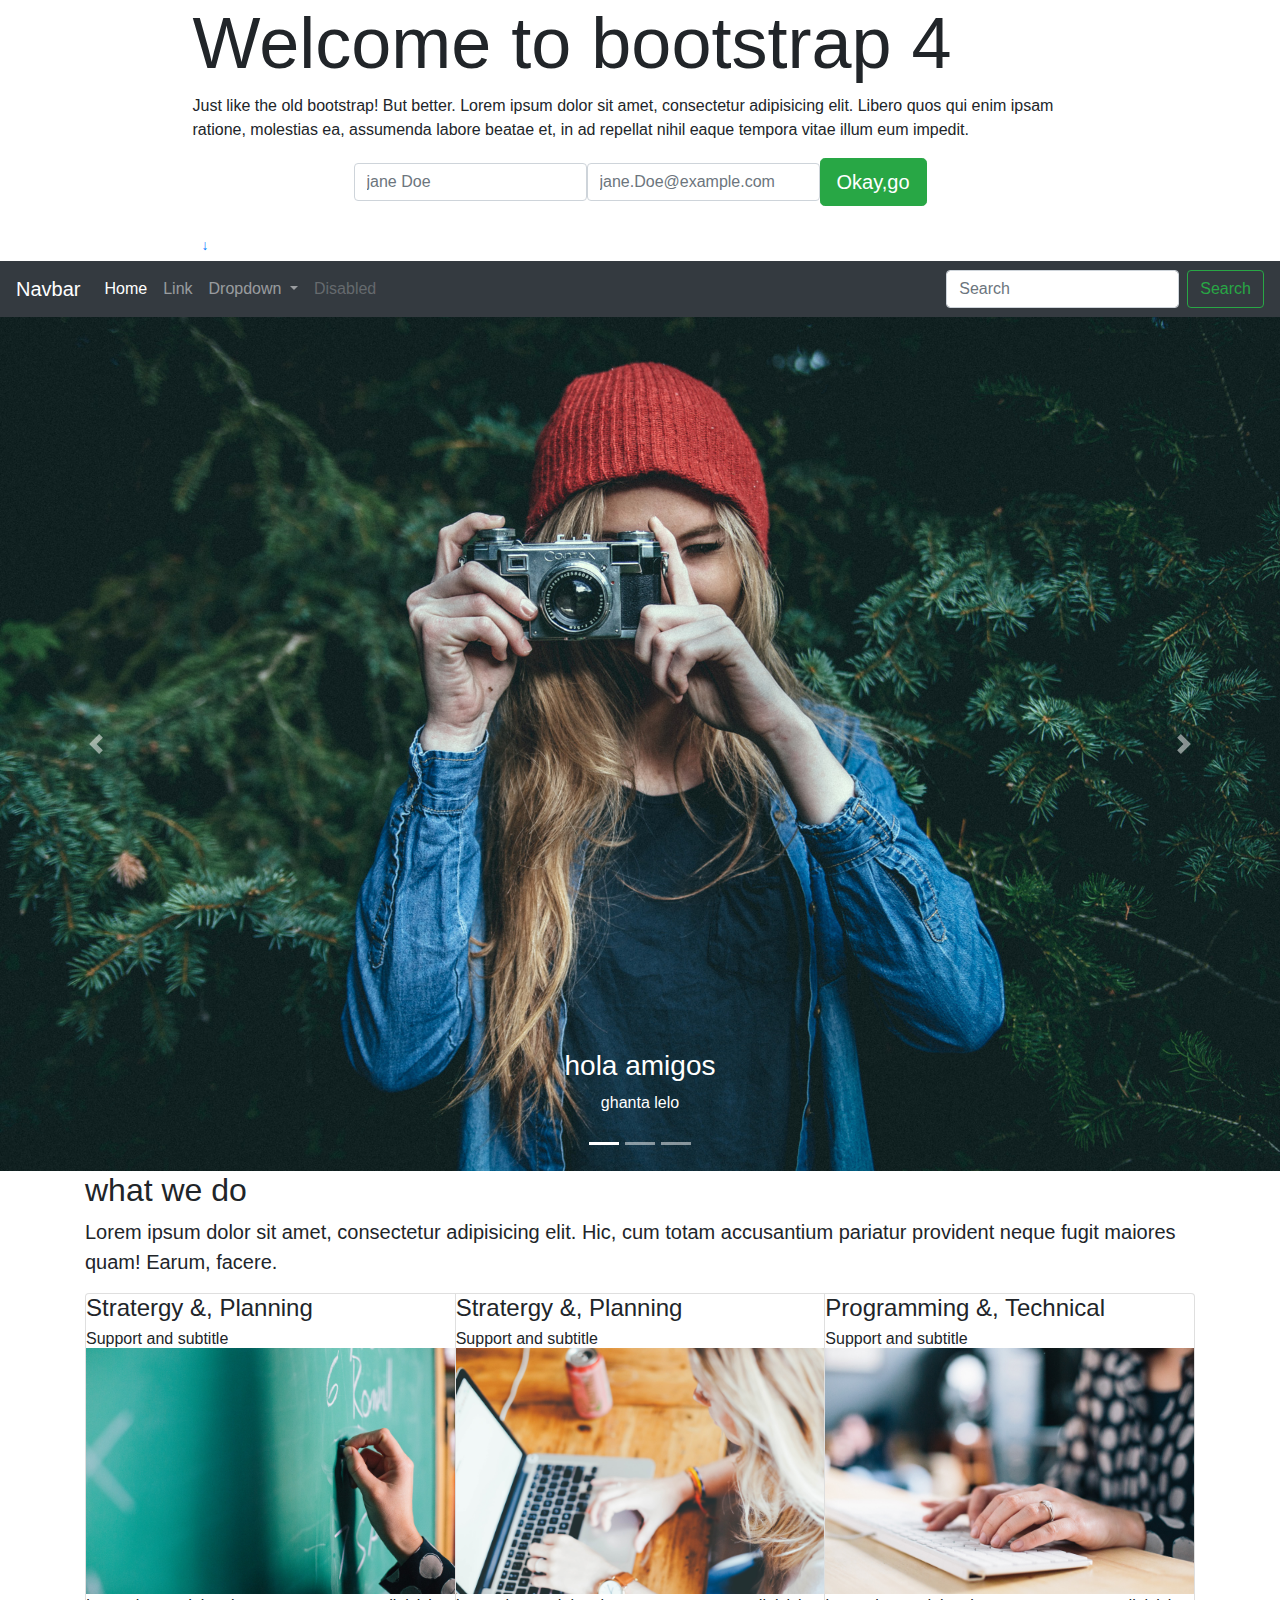
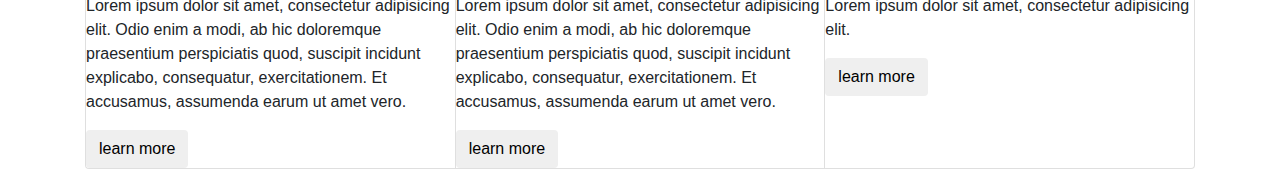
==== index.html @ 009bf1cd "updated" ====
<!doctype html>
<html lang="en">
    <head>
        <!-- Required meta tags -->
        <meta charset="utf-8">
        <meta name="viewport" content="width=device-width, initial-scale=1, shrink-to-fit=no">

        <!-- Bootstrap CSS -->
        <link rel="stylesheet" href="css/bootstrap.min.css" type='text/css'>
        <link rel="stylesheet" href="styles.css" type='text/css'>

        <title>Hello, world!</title>
    </head>
    <body>


        <section id="cover">
            <div class="container">
                <div class="container-caption">
                    <div class="col-sm-10 col-sm-offset-1 mx-auto">
                        <h1 class="display-3">Welcome to bootstrap 4</h1>
                        <p>Just like the old bootstrap! But better. Lorem ipsum dolor sit amet, consectetur adipisicing elit. Libero quos qui enim ipsam ratione, molestias ea, assumenda labore beatae et, in ad repellat nihil eaque tempora vitae illum eum impedit.</p>
                        <form action="" class="form-inline d-flex justify-content-center">


                            <div class="form-group">
                                <label class="sr-only"> Name</label>
                                <input type="text" class="form-control from-control-lg" placeholder="jane Doe">
                            </div>

                            <div class="form-group">
                                <label class="sr-only">Email</label>
                                <input type="text" class="form-control from-control-lg" placeholder="jane.Doe@example.com">
                            </div>
                            <button class="btn btn-success btn-lg">Okay,go</button>
                        </form>

                        <br>

                        <a href="#nav-main" class="btn btn-secondary-outline btn-sm" role="button">&darr;</a>
                    </div>
                </div>
            </div>
        </section>

        <nav class="navbar navbar-expand-lg navbar-dark bg-dark" id="nav-main">
            <a class="navbar-brand" href="#">Navbar</a>
            <button class="navbar-toggler" type="button" data-toggle="collapse" data-target="#navbarSupportedContent" aria-controls="navbarSupportedContent" aria-expanded="false" aria-label="Toggle navigation">
                <span class="navbar-toggler-icon"></span>
            </button>

            <div class="collapse navbar-collapse" id="navbarSupportedContent">
                <ul class="navbar-nav mr-auto">
                    <li class="nav-item active">
                        <a class="nav-link" href="#">Home <span class="sr-only">(current)</span></a>
                    </li>
                    <li class="nav-item">
                        <a class="nav-link" href="#">Link</a>
                    </li>
                    <li class="nav-item dropdown">
                        <a class="nav-link dropdown-toggle" href="#" id="navbarDropdown" role="button" data-toggle="dropdown" aria-haspopup="true" aria-expanded="false">
                            Dropdown
                        </a>
                        <div class="dropdown-menu" aria-labelledby="navbarDropdown">
                            <a class="dropdown-item" href="#">Action</a>
                            <a class="dropdown-item" href="#">Another action</a>
                            <div class="dropdown-divider"></div>
                            <a class="dropdown-item" href="#">Something else here</a>
                        </div>
                    </li>
                    <li class="nav-item">
                        <a class="nav-link disabled" href="#">Disabled</a>
                    </li>
                </ul>
                <form class="form-inline my-2 my-lg-0">
                    <input class="form-control mr-sm-2" type="search" placeholder="Search" aria-label="Search">
                    <button class="btn btn-outline-success my-2 my-sm-0" type="submit">Search</button>
                </form>
            </div>
        </nav>
        
        
    
       <section id="carousel">
           
            <div id="carousel-home" class="carousel slide" data-ride="carousel">
                <ol class="carousel-indicators">
                    <li data-target="#carousel-home" data-slide-to="0" class="active"></li>
                    <li data-target="#carousel-home" data-slide-to="1"></li>
                    <li data-target="#carousel-home" data-slide-to="2"></li>
                </ol>
                <div class="carousel-inner" role="listbox">
                    <div class="carousel-item active">
                        <img class="d-block img-fluid" src="img/woman-camera.jpg" alt="First slide">
                        <div class="carousel-caption">
                            <h3>hola amigos</h3>
                            <p>ghanta lelo</p>
                        </div>
                    </div>
                    <div class="carousel-item">
                        <img class="d-block img-fluid" src="img/spiderweb.jpg" alt="Second slide">
                        <div class="carousel-caption">
                            <h3>hola amigos</h3>
                            <p>ghanta lelo</p>
                        </div>
                    </div>
                    <div class="carousel-item">
                        <img class="d-block img-fluid" src="img/hearthand.jpg" alt="Third slide">
                        <div class="carousel-caption">
                            <h3>hola amigos</h3>
                            <p>ghanta lelo</p>
                        </div>
                    </div>
                </div>
                <a class="carousel-control-prev" href="#carousel-home" role="button" data-slide="prev">
                    <span class="carousel-control-prev-icon" aria-hidden="true"></span>
                    <span class="sr-only">Previous</span>
                </a>
                <a class="carousel-control-next" href="#carousel-home" role="button" data-slide="next">
                    <span class="carousel-control-next-icon" aria-hidden="true"></span>
                    <span class="sr-only">Next</span>
                </a>
            </div>
    </section>
           
           <section id="what-we-do">
               <div class="section-content">
                   <div class="container">
                       <h2>what we do </h2>
                       <p class="lead">Lorem ipsum dolor sit amet, consectetur adipisicing elit. Hic, cum totam accusantium pariatur provident neque fugit maiores quam! Earum, facere.</p>
                   
                   
                   <div class="row">
                       <div class="col-sm-12">
                           <div class="card-group">
                              
                               <div class="card">
                                   <div class="card-block">
                                       <h4 class="card-title">Stratergy &amp, Planning</h4>
                                       <h6 class="card-subtitle">Support and  subtitle</h6>
                                   </div>
                                   <img src="img/chalkboard.jpg" alt="chutiya">
                                   <div class="caard-blosk">
                                       <p class="card-text">Lorem ipsum dolor sit amet, consectetur adipisicing elit. Odio enim a modi, ab hic doloremque praesentium perspiciatis quod, suscipit incidunt explicabo, consequatur, exercitationem. Et accusamus, assumenda earum ut amet vero.</p>
                                       <button type="button" class="btn btn-success-outline" data-toggle="modal" data-target=#myModal>learn more</button>
                                   </div>
                               </div>
                               
                               <div class="card">
                                   <div class="card-block">
                                       <h4 class="card-title">Stratergy &amp, Planning</h4>
                                       <h6 class="card-subtitle">Support and  subtitle</h6>
                                   </div>
                                   <img src="img/working.jpg" alt="chutiya">
                                   <div class="caard-blosk">
                                       <p class="card-text">Lorem ipsum dolor sit amet, consectetur adipisicing elit. Odio enim a modi, ab hic doloremque praesentium perspiciatis quod, suscipit incidunt explicabo, consequatur, exercitationem. Et accusamus, assumenda earum ut amet vero.</p>
                                       <button type="button" class="btn btn-success-outline" data-toggle="modal" data-target=#myModal>learn more</button>
                                   </div>
                               </div>
                                <div class="card">
                                   <div class="card-block">
                                       <h4 class="card-title">Programming &amp, Technical</h4>
                                       <h6 class="card-subtitle">Support and  subtitle</h6>
                                   </div>
                                   <img src="img/programming.jpg" alt="chutiya">
                                   <div class="caard-blosk">
                                       <p class="card-text">Lorem ipsum dolor sit amet, consectetur adipisicing elit. </p>
                                       <button type="button" class="btn btn-success-outline" data-toggle="modal" data-target=#myModal>learn more</button>
                                   </div>
                               </div>
                           </div>
                       </div>
                   </div>
                   </div>
               </div>
           </section>
           
           
           
           
            <!-- Optional JavaScript -->
            <!-- jQuery first, then Popper.js, then Bootstrap JS -->
            <script src="https://code.jquery.com/jquery-3.2.1.slim.min.js" integrity="sha384-KJ3o2DKtIkvYIK3UENzmM7KCkRr/rE9/Qpg6aAZGJwFDMVNA/GpGFF93hXpG5KkN" crossorigin="anonymous"></script>
            <script src="https://cdnjs.cloudflare.com/ajax/libs/popper.js/1.12.9/umd/popper.min.js" integrity="sha384-ApNbgh9B+Y1QKtv3Rn7W3mgPxhU9K/ScQsAP7hUibX39j7fakFPskvXusvfa0b4Q" crossorigin="anonymous"></script>
            <script src='js/bootstrap.min.js'></script>
            </body>
        </html>
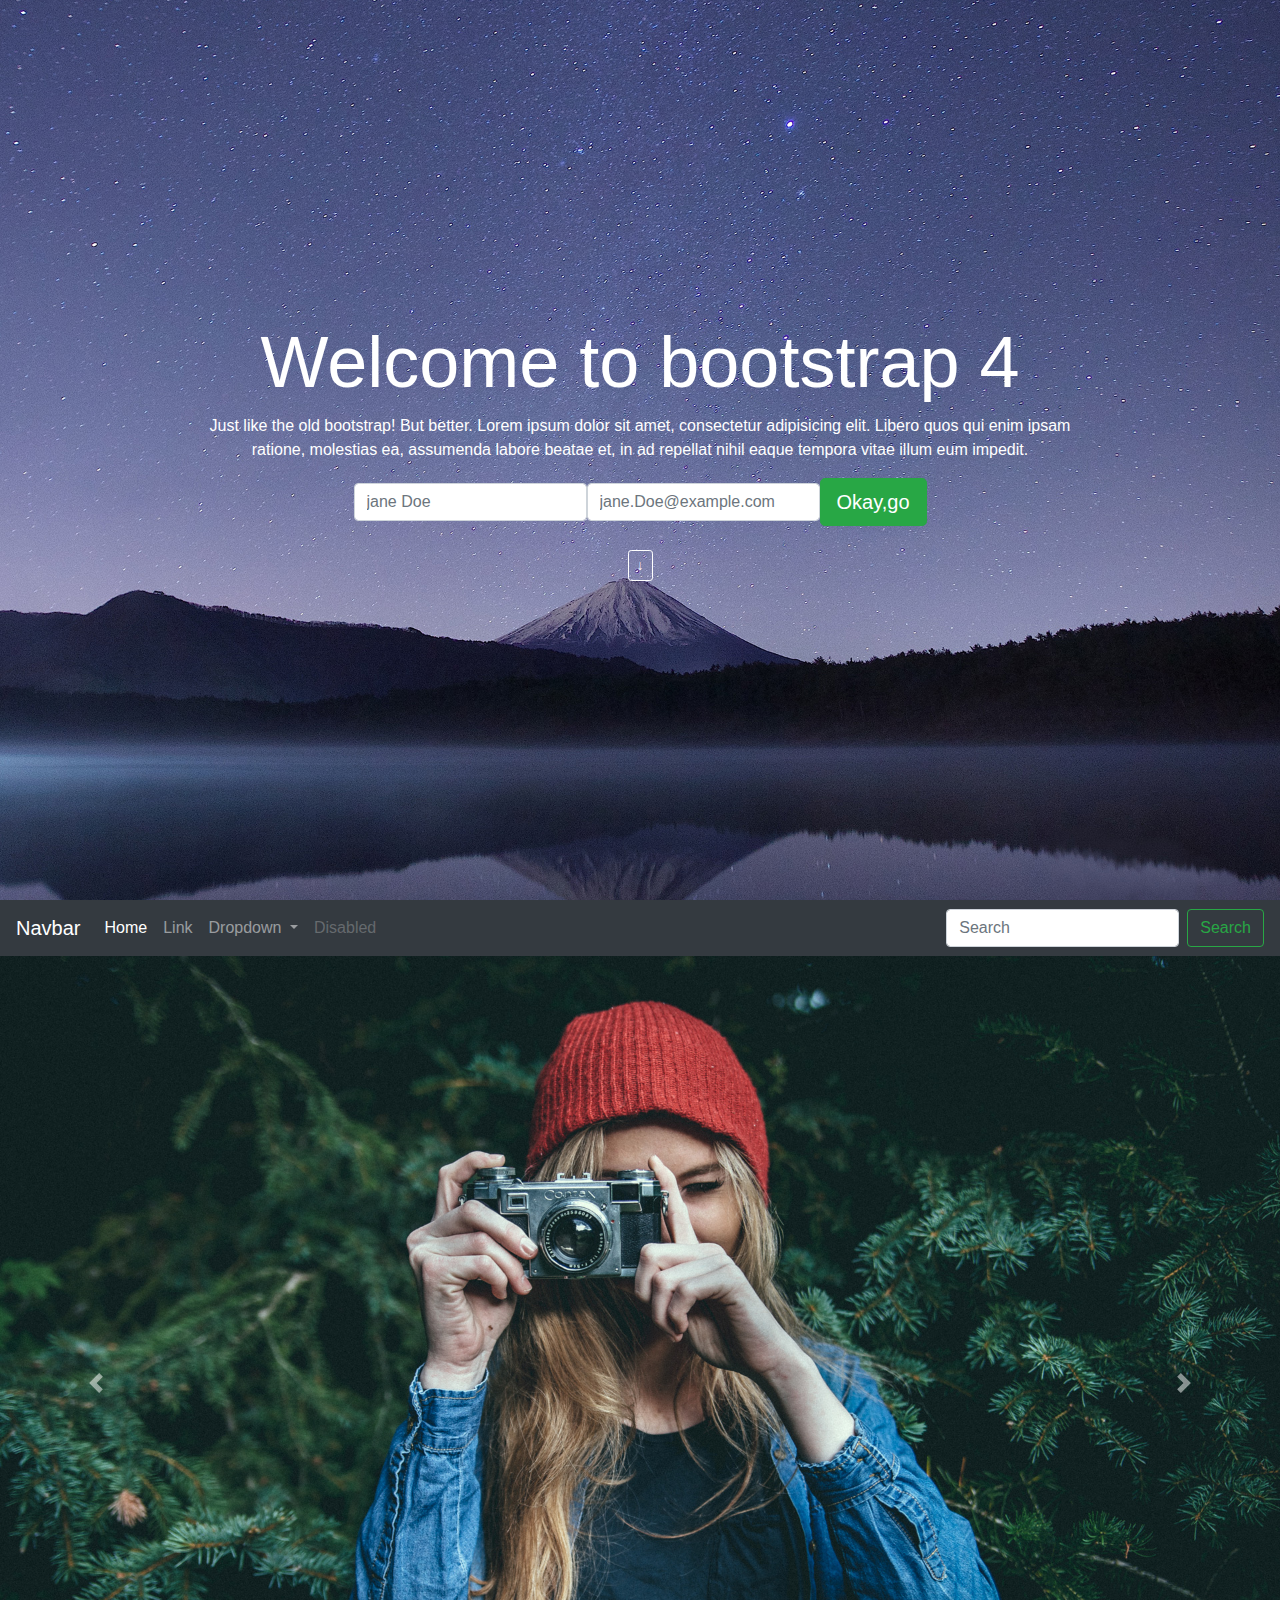
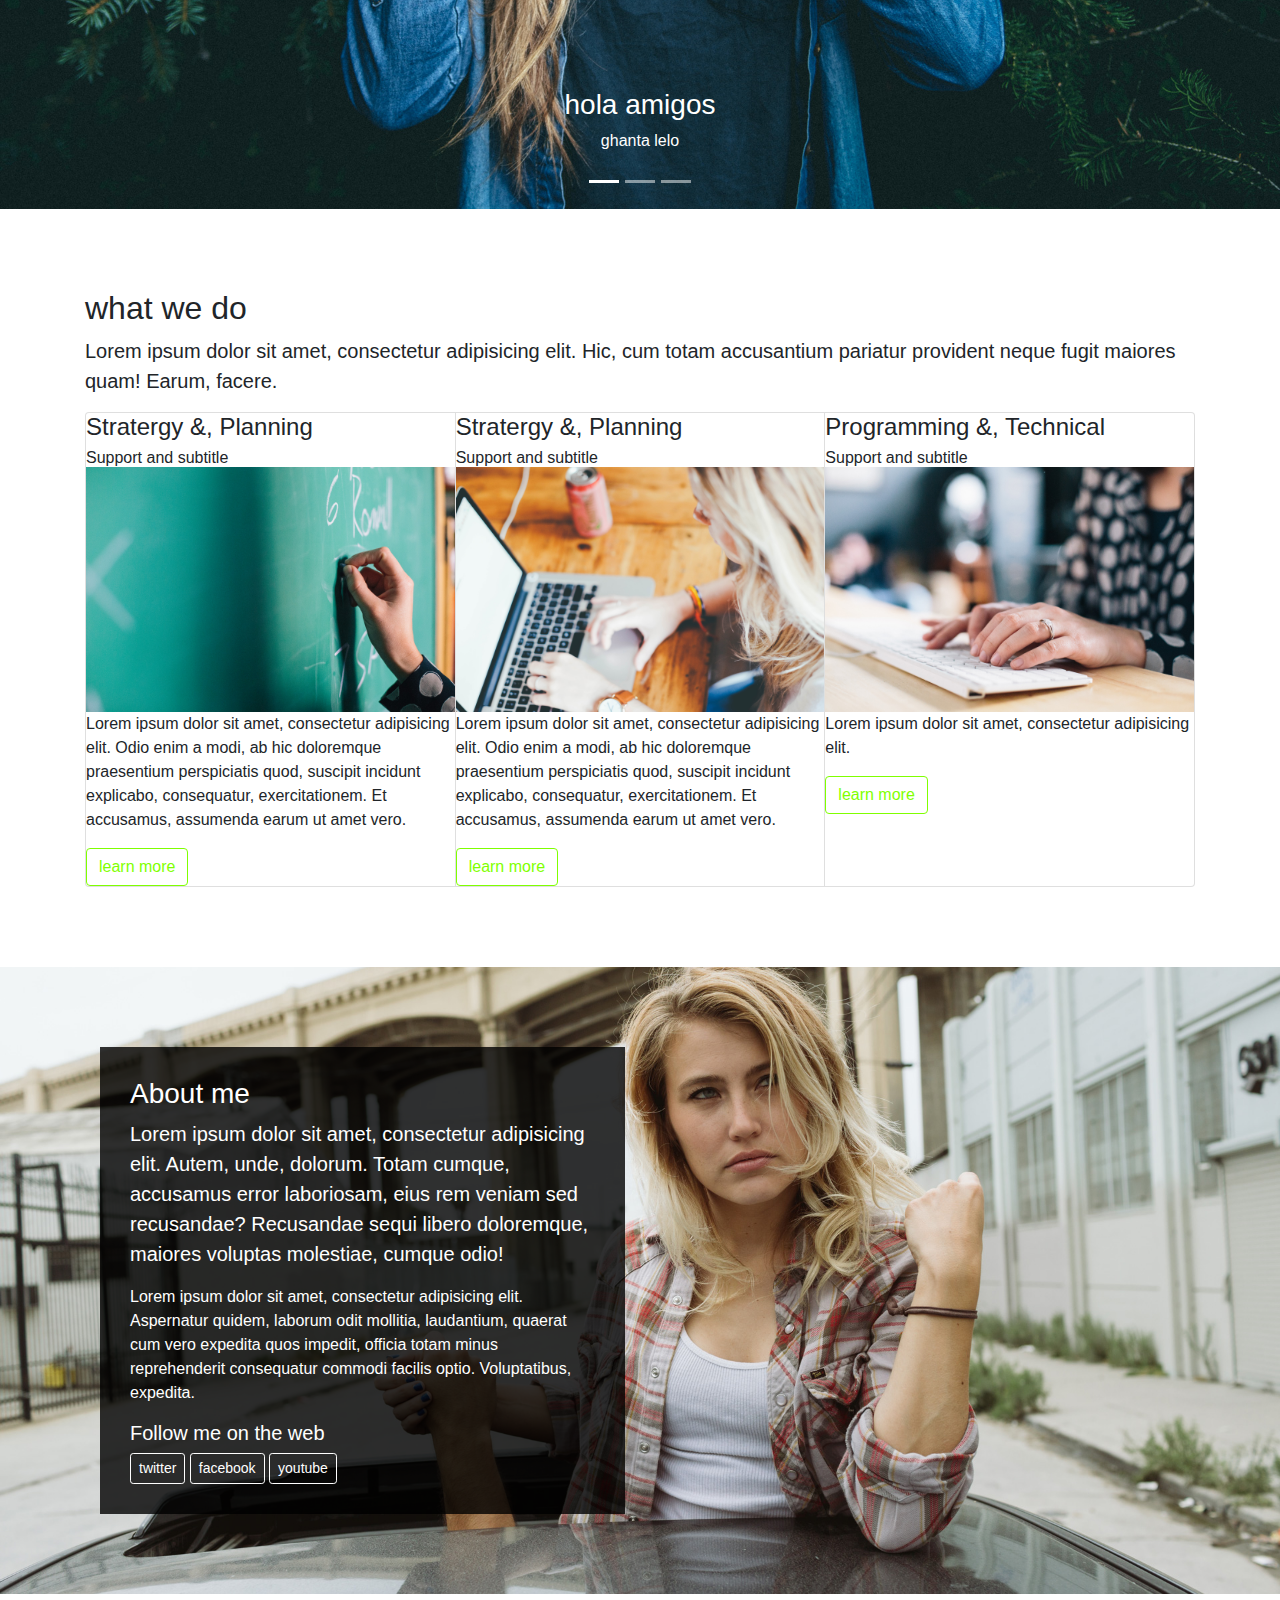
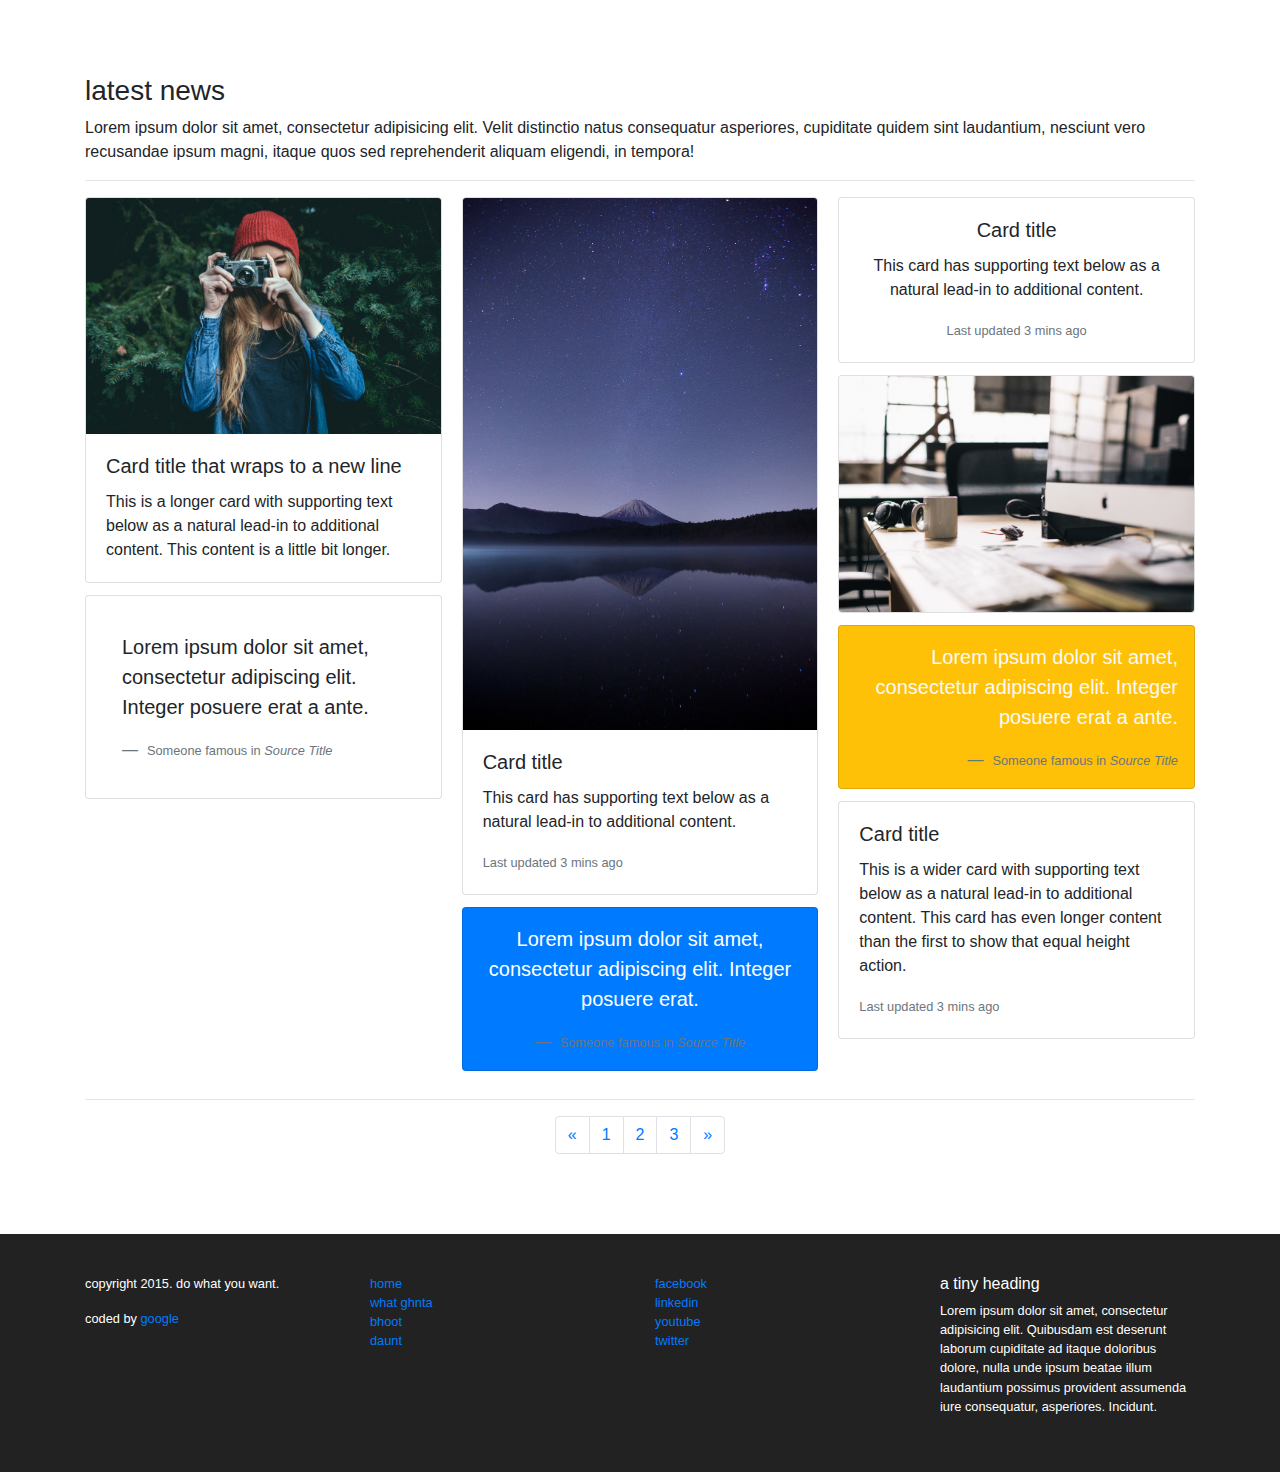
==== commit abaea957: "completed" ====
--- a/index.html
+++ b/index.html
@@ -78,11 +78,11 @@
                 </form>
             </div>
         </nav>
-        
-        
-    
-       <section id="carousel">
-           
+
+
+
+        <section id="carousel">
+
             <div id="carousel-home" class="carousel slide" data-ride="carousel">
                 <ol class="carousel-indicators">
                     <li data-target="#carousel-home" data-slide-to="0" class="active"></li>
@@ -121,67 +121,220 @@
                     <span class="sr-only">Next</span>
                 </a>
             </div>
-    </section>
-           
-           <section id="what-we-do">
-               <div class="section-content">
-                   <div class="container">
-                       <h2>what we do </h2>
-                       <p class="lead">Lorem ipsum dolor sit amet, consectetur adipisicing elit. Hic, cum totam accusantium pariatur provident neque fugit maiores quam! Earum, facere.</p>
-                   
-                   
-                   <div class="row">
-                       <div class="col-sm-12">
-                           <div class="card-group">
-                              
-                               <div class="card">
-                                   <div class="card-block">
-                                       <h4 class="card-title">Stratergy &amp, Planning</h4>
-                                       <h6 class="card-subtitle">Support and  subtitle</h6>
-                                   </div>
-                                   <img src="img/chalkboard.jpg" alt="chutiya">
-                                   <div class="caard-blosk">
-                                       <p class="card-text">Lorem ipsum dolor sit amet, consectetur adipisicing elit. Odio enim a modi, ab hic doloremque praesentium perspiciatis quod, suscipit incidunt explicabo, consequatur, exercitationem. Et accusamus, assumenda earum ut amet vero.</p>
-                                       <button type="button" class="btn btn-success-outline" data-toggle="modal" data-target=#myModal>learn more</button>
-                                   </div>
-                               </div>
-                               
-                               <div class="card">
-                                   <div class="card-block">
-                                       <h4 class="card-title">Stratergy &amp, Planning</h4>
-                                       <h6 class="card-subtitle">Support and  subtitle</h6>
-                                   </div>
-                                   <img src="img/working.jpg" alt="chutiya">
-                                   <div class="caard-blosk">
-                                       <p class="card-text">Lorem ipsum dolor sit amet, consectetur adipisicing elit. Odio enim a modi, ab hic doloremque praesentium perspiciatis quod, suscipit incidunt explicabo, consequatur, exercitationem. Et accusamus, assumenda earum ut amet vero.</p>
-                                       <button type="button" class="btn btn-success-outline" data-toggle="modal" data-target=#myModal>learn more</button>
-                                   </div>
-                               </div>
-                                <div class="card">
-                                   <div class="card-block">
-                                       <h4 class="card-title">Programming &amp, Technical</h4>
-                                       <h6 class="card-subtitle">Support and  subtitle</h6>
-                                   </div>
-                                   <img src="img/programming.jpg" alt="chutiya">
-                                   <div class="caard-blosk">
-                                       <p class="card-text">Lorem ipsum dolor sit amet, consectetur adipisicing elit. </p>
-                                       <button type="button" class="btn btn-success-outline" data-toggle="modal" data-target=#myModal>learn more</button>
-                                   </div>
-                               </div>
-                           </div>
-                       </div>
-                   </div>
-                   </div>
-               </div>
-           </section>
-           
-           
-           
-           
-            <!-- Optional JavaScript -->
-            <!-- jQuery first, then Popper.js, then Bootstrap JS -->
-            <script src="https://code.jquery.com/jquery-3.2.1.slim.min.js" integrity="sha384-KJ3o2DKtIkvYIK3UENzmM7KCkRr/rE9/Qpg6aAZGJwFDMVNA/GpGFF93hXpG5KkN" crossorigin="anonymous"></script>
-            <script src="https://cdnjs.cloudflare.com/ajax/libs/popper.js/1.12.9/umd/popper.min.js" integrity="sha384-ApNbgh9B+Y1QKtv3Rn7W3mgPxhU9K/ScQsAP7hUibX39j7fakFPskvXusvfa0b4Q" crossorigin="anonymous"></script>
-            <script src='js/bootstrap.min.js'></script>
-            </body>
-        </html>
+        </section>
+
+        <section id="what-we-do">
+            <div class="section-content">
+                <div class="container">
+                    <h2>what we do </h2>
+                    <p class="lead">Lorem ipsum dolor sit amet, consectetur adipisicing elit. Hic, cum totam accusantium pariatur provident neque fugit maiores quam! Earum, facere.</p>
+
+
+                    <div class="row">
+                        <div class="col-sm-12">
+                            <div class="card-group">
+
+                                <div class="card">
+                                    <div class="card-block">
+                                        <h4 class="card-title">Stratergy &amp, Planning</h4>
+                                        <h6 class="card-subtitle">Support and  subtitle</h6>
+                                    </div>
+                                    <img src="img/chalkboard.jpg" alt="chutiya">
+                                    <div class="caard-blosk">
+                                        <p class="card-text">Lorem ipsum dolor sit amet, consectetur adipisicing elit. Odio enim a modi, ab hic doloremque praesentium perspiciatis quod, suscipit incidunt explicabo, consequatur, exercitationem. Et accusamus, assumenda earum ut amet vero.</p>
+                                        <button type="button" class="btn btn-success-outline" data-toggle="modal" data-target=#myModal>learn more</button>
+                                    </div>
+                                </div>
+
+                                <div class="card">
+                                    <div class="card-block">
+                                        <h4 class="card-title">Stratergy &amp, Planning</h4>
+                                        <h6 class="card-subtitle">Support and  subtitle</h6>
+                                    </div>
+                                    <img src="img/working.jpg" alt="chutiya">
+                                    <div class="caard-blosk">
+                                        <p class="card-text">Lorem ipsum dolor sit amet, consectetur adipisicing elit. Odio enim a modi, ab hic doloremque praesentium perspiciatis quod, suscipit incidunt explicabo, consequatur, exercitationem. Et accusamus, assumenda earum ut amet vero.</p>
+                                        <button type="button" class="btn btn-success-outline" data-toggle="modal" data-target=#myModal>learn more</button>
+                                    </div>
+                                </div>
+                                <div class="card">
+                                    <div class="card-block">
+                                        <h4 class="card-title">Programming &amp, Technical</h4>
+                                        <h6 class="card-subtitle">Support and  subtitle</h6>
+                                    </div>
+                                    <img src="img/programming.jpg" alt="chutiya">
+                                    <div class="caard-blosk">
+                                        <p class="card-text">Lorem ipsum dolor sit amet, consectetur adipisicing elit. </p>
+                                        <button type="button" class="btn btn-success-outline" data-toggle="modal" data-target=#myModal>learn more</button>
+                                    </div>
+                                </div>
+                            </div>
+                        </div>
+                    </div>
+                </div>
+            </div>
+        </section>
+
+
+        <section id="about">
+            <div class="section-content">
+                <div class="container">
+                    <div class="col-md-6">
+
+                        <div class="about-text">
+                            <h3>About me</h3>
+                            <p class="lead">Lorem ipsum dolor sit amet, consectetur adipisicing elit. Autem, unde, dolorum. Totam cumque, accusamus error laboriosam, eius rem veniam sed recusandae? Recusandae sequi libero doloremque, maiores voluptas molestiae, cumque odio!</p>
+                            <p>Lorem ipsum dolor sit amet, consectetur adipisicing elit. Aspernatur quidem, laborum odit mollitia, laudantium, quaerat cum vero expedita quos impedit, officia totam minus reprehenderit consequatur commodi facilis optio. Voluptatibus, expedita.</p>
+
+                            <h5>Follow me on the web</h5>
+
+                            <a href="" class="btn btn-sm btn-secondary-outline">twitter</a>
+                            <a href="" class="btn btn-sm btn-secondary-outline">facebook</a>
+                            <a href="" class="btn btn-sm btn-secondary-outline">youtube</a>
+                        </div>
+
+                    </div>
+                </div>
+            </div>
+        </section>
+
+
+        <section id="news">
+            <div class="section-content">
+                <div class="container">
+                    <h3>latest news</h3>
+                    <p>Lorem ipsum dolor sit amet, consectetur adipisicing elit. Velit distinctio natus consequatur asperiores, cupiditate quidem sint laudantium, nesciunt vero recusandae ipsum magni, itaque quos sed reprehenderit aliquam eligendi, in tempora!</p>
+
+                    <hr>
+                    <div class="row">
+                        <div class="col-sm-12">
+                            <div class="card-columns">
+                                <div class="card">
+                                    <img class="card-img-top" src="img/woman-camera.jpg" alt="Card image cap">
+                                    <div class="card-body">
+                                        <h5 class="card-title">Card title that wraps to a new line</h5>
+                                        <p class="card-text">This is a longer card with supporting text below as a natural lead-in to additional content. This content is a little bit longer.</p>
+                                    </div>
+                                </div>
+                                <div class="card p-3">
+                                    <blockquote class="blockquote mb-0 card-body">
+                                        <p>Lorem ipsum dolor sit amet, consectetur adipiscing elit. Integer posuere erat a ante.</p>
+                                        <footer class="blockquote-footer">
+                                            <small class="text-muted">
+                                                Someone famous in <cite title="Source Title">Source Title</cite>
+                                            </small>
+                                        </footer>
+                                    </blockquote>
+                                </div>
+                                <div class="card">
+                                    <img class="card-img-top" src="img/stars.jpg" alt="marwalo saare apni">
+                                    <div class="card-body">
+                                        <h5 class="card-title">Card title</h5>
+                                        <p class="card-text">This card has supporting text below as a natural lead-in to additional content.</p>
+                                        <p class="card-text"><small class="text-muted">Last updated 3 mins ago</small></p>
+                                    </div>
+                                </div>
+                                <div class="card bg-primary text-white text-center p-3">
+                                    <blockquote class="blockquote mb-0">
+                                        <p>Lorem ipsum dolor sit amet, consectetur adipiscing elit. Integer posuere erat.</p>
+                                        <footer class="blockquote-footer">
+                                            <small>
+                                                Someone famous in <cite title="Source Title">Source Title</cite>
+                                            </small>
+                                        </footer>
+                                    </blockquote>
+                                </div>
+                                <div class="card text-center">
+                                    <div class="card-body">
+                                        <h5 class="card-title">Card title</h5>
+                                        <p class="card-text">This card has supporting text below as a natural lead-in to additional content.</p>
+                                        <p class="card-text"><small class="text-muted">Last updated 3 mins ago</small></p>
+                                    </div>
+                                </div>
+                                <div class="card">
+                                    <img class="card-img" src="img/computer.jpg" alt="bas ho gaya yaar">
+                                </div>
+                                <div class="card p-3 text-right bg-warning text-light">
+                                    <blockquote class="blockquote mb-0">
+                                        <p>Lorem ipsum dolor sit amet, consectetur adipiscing elit. Integer posuere erat a ante.</p>
+                                        <footer class="blockquote-footer">
+                                            <small class="text-muted">
+                                                Someone famous in <cite title="Source Title">Source Title</cite>
+                                            </small>
+                                        </footer>
+                                    </blockquote>
+                                </div>
+                                <div class="card">
+                                    <div class="card-body">
+                                        <h5 class="card-title">Card title</h5>
+                                        <p class="card-text">This is a wider card with supporting text below as a natural lead-in to additional content. This card has even longer content than the first to show that equal height action.</p>
+                                        <p class="card-text"><small class="text-muted">Last updated 3 mins ago</small></p>
+                                    </div>
+                                </div>
+                            </div>
+
+                           <hr>
+                            <nav>
+                                <ul class="pagination justify-content-center">
+                                    <li class="page-item">
+                                        <a class="page-link" href="#" aria-label="Previous">
+                                            <span aria-hidden="true">&laquo;</span>
+                                            <span class="sr-only">Previous</span>
+                                        </a>
+                                    </li>
+                                    <li class="page-item"><a class="page-link" href="#">1</a></li>
+                                    <li class="page-item"><a class="page-link" href="#">2</a></li>
+                                    <li class="page-item"><a class="page-link" href="#">3</a></li>
+                                    <li class="page-item">
+                                        <a class="page-link" href="#" aria-label="Next">
+                                            <span aria-hidden="true">&raquo;</span>
+                                            <span class="sr-only">Next</span>
+                                        </a>
+                                    </li>
+                                </ul>
+                            </nav>
+                        </div>
+                    </div>
+                </div>
+            </div>
+        </section>
+
+    <footer id="footer" class="main">
+        <div class="container">
+            <div class="row">
+                <div class="col-sm-3">
+                    <p>copyright 2015. do what you want.</p>
+                    <p>coded by <a href="google.com">google</a></p>
+                </div>
+                <div class="col-sm-3">
+                   <ul class="list-unstyled">
+                       <li><a href="">home</a></li>
+                       <li><a href="">what ghnta</a></li>
+                       <li><a href="">bhoot</a></li>
+                       <li><a href="">daunt</a></li>
+                   </ul>
+                    </div>
+                    <div class="col-sm-3">
+                       <ul class="list-unstyled">
+                    <li><a href="">facebook</a></li>
+                    <li><a href="">linkedin</a></li>
+                    <li><a href="">youtube</a></li>
+                    <li><a href="">twitter</a></li>    
+                    </ul>
+                    </div>
+                
+                <div class="col-sm-3">
+                    <h6>a tiny heading</h6>
+                    <p>Lorem ipsum dolor sit amet, consectetur adipisicing elit. Quibusdam est deserunt laborum cupiditate ad itaque doloribus dolore, nulla unde ipsum beatae illum laudantium possimus provident assumenda iure consequatur, asperiores. Incidunt.</p>
+                </div>
+            </div>
+        </div>
+    </footer>
+
+        <!-- Optional JavaScript -->
+        <!-- jQuery first, then Popper.js, then Bootstrap JS -->
+        <script src="https://code.jquery.com/jquery-3.2.1.slim.min.js" integrity="sha384-KJ3o2DKtIkvYIK3UENzmM7KCkRr/rE9/Qpg6aAZGJwFDMVNA/GpGFF93hXpG5KkN" crossorigin="anonymous"></script>
+        <script src="https://cdnjs.cloudflare.com/ajax/libs/popper.js/1.12.9/umd/popper.min.js" integrity="sha384-ApNbgh9B+Y1QKtv3Rn7W3mgPxhU9K/ScQsAP7hUibX39j7fakFPskvXusvfa0b4Q" crossorigin="anonymous"></script>
+        <script src='js/bootstrap.min.js'></script>
+    </body>
+</html>
--- a/styles.css
+++ b/styles.css
@@ -0,0 +1,64 @@
+html,body{
+    height: 100%;
+}
+
+#cover{
+    background: #222 url('img/stars.jpg') center center no-repeat;
+    background-size: cover;
+    color: white;
+    height:100%;
+    text-align: center;
+    display:flex;
+    align-items: center;
+    
+}
+
+#cover-caption{
+    width:100%;
+}
+
+img{
+    max-width:100%;
+}
+
+.section-content{
+    padding:5rem 0;
+}
+
+#about{
+    background: url('img/girlincar.jpg') center center no-repeat;
+    background-size: cover;
+    
+}
+
+.about-text{
+    background: rgba(0,0,0,0.8);
+    color:white;
+    padding: 1.875rem;
+
+}
+
+.btn-success-outline{
+    background:white;
+    border: solid 1.5px chartreuse;
+    color:chartreuse;
+    
+}
+
+.btn-secondary-outline{
+    border:solid 1px white;
+    color:white;
+}
+
+
+.pagination{
+ text-align: center;   
+    margin:0 auto;
+}
+
+#footer.main{
+    background: #222;
+    color:white;
+    font-size:0.8rem;
+    padding:2.5rem 0;
+}